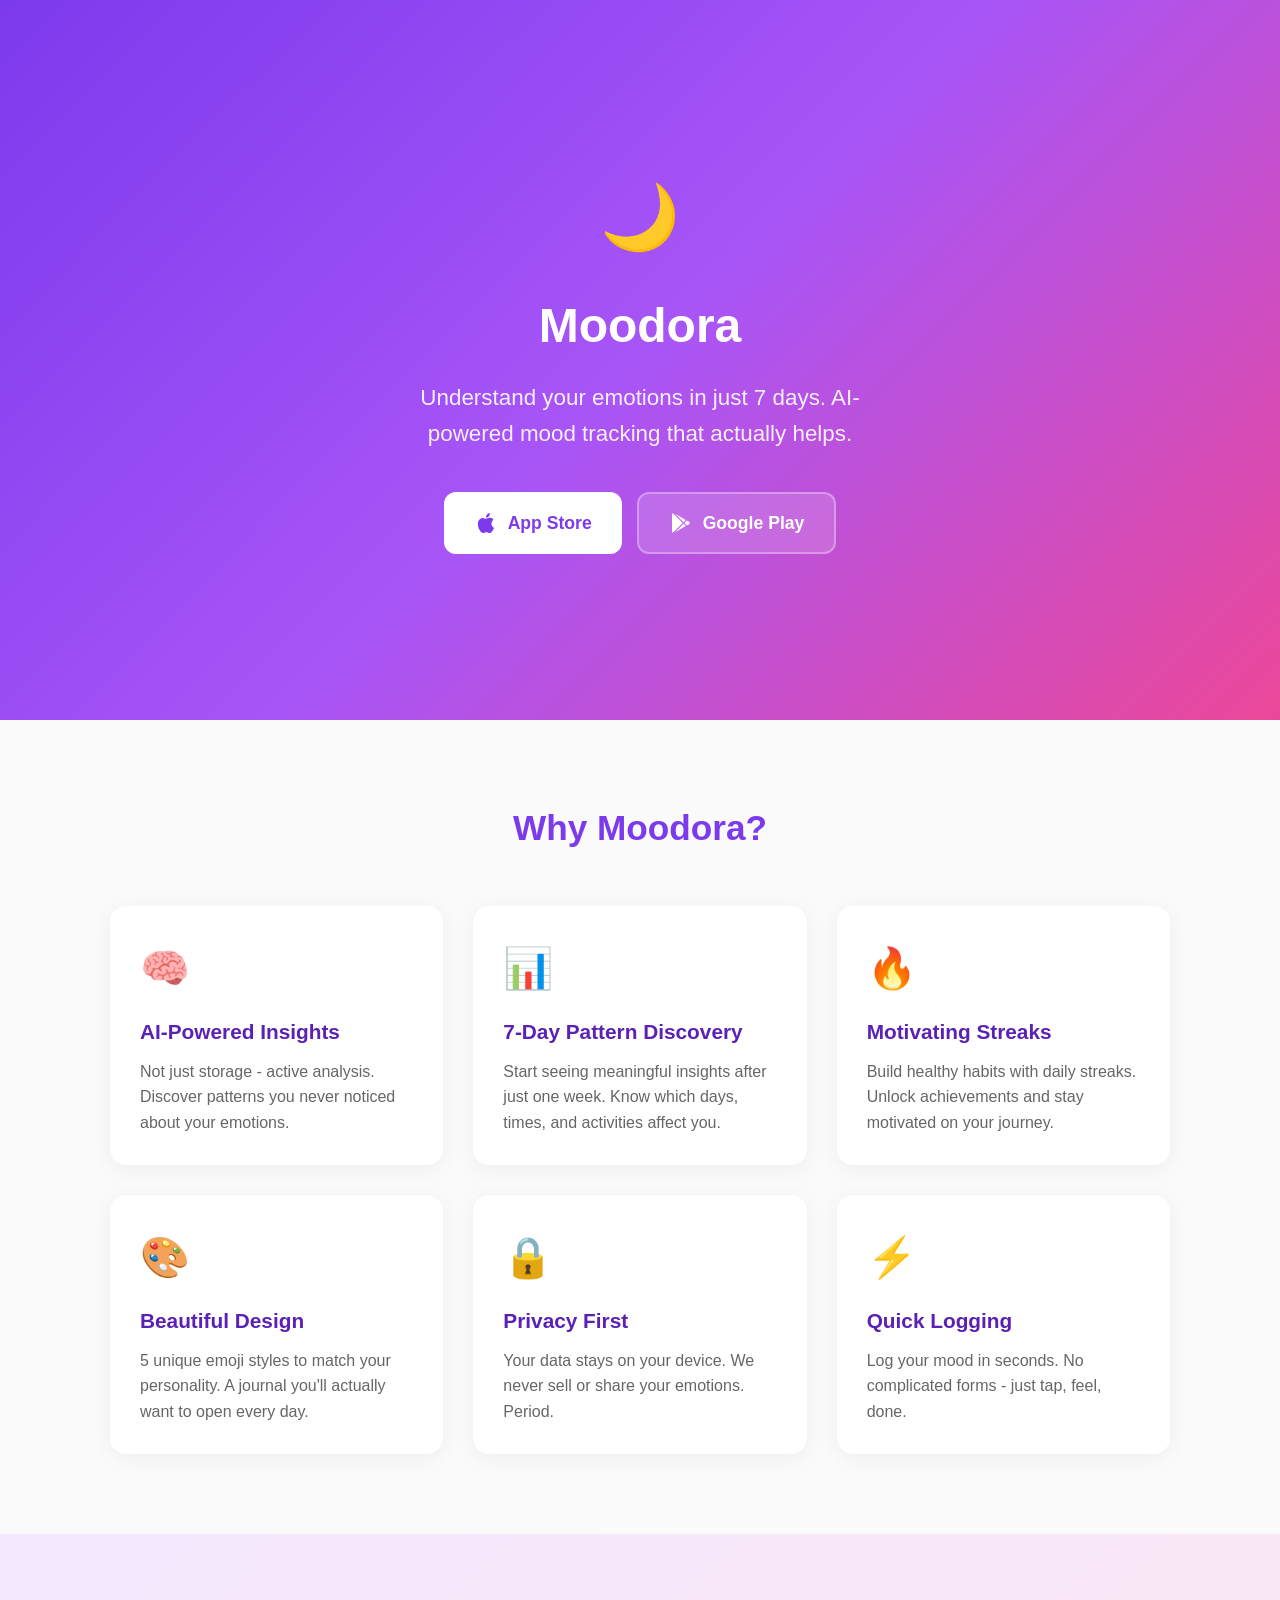
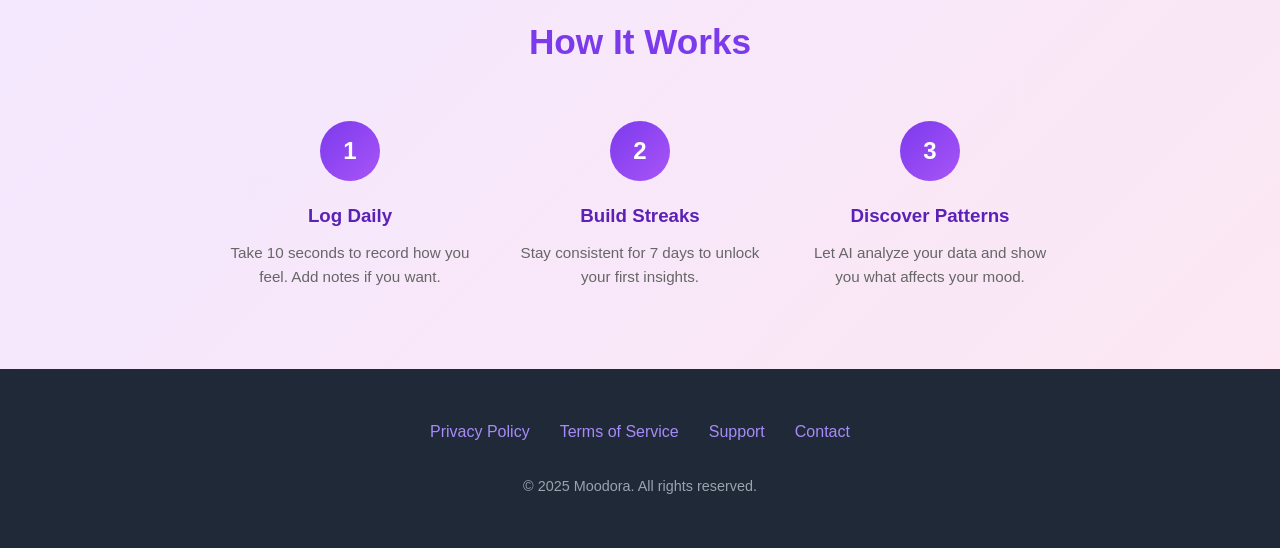
==== index.html @ 4f4c644c "Moodora website: privacy, terms, support" ====
<!DOCTYPE html>
<html lang="en">
<head>
    <meta charset="UTF-8">
    <meta name="viewport" content="width=device-width, initial-scale=1.0">
    <title>Moodora - AI Mood Journal | Discover Your Emotional Patterns</title>
    <meta name="description" content="Track your mood with AI-powered insights. Discover your emotional patterns in just 7 days. Free mood tracker app for iOS and Android.">
    <meta name="keywords" content="mood tracker, ai mood journal, emotional wellness, mood diary, mental health app">
    <link rel="icon" type="image/png" href="icon.png">

    <!-- Open Graph -->
    <meta property="og:title" content="Moodora - AI Mood Journal">
    <meta property="og:description" content="Discover your emotional patterns in just 7 days">
    <meta property="og:type" content="website">

    <style>
        * {
            margin: 0;
            padding: 0;
            box-sizing: border-box;
        }
        body {
            font-family: -apple-system, BlinkMacSystemFont, 'Segoe UI', Roboto, Oxygen, Ubuntu, sans-serif;
            line-height: 1.6;
            color: #333;
            background: #FAFAFA;
        }

        /* Hero Section */
        .hero {
            background: linear-gradient(135deg, #7C3AED 0%, #A855F7 50%, #EC4899 100%);
            color: white;
            padding: 80px 20px;
            text-align: center;
            min-height: 80vh;
            display: flex;
            flex-direction: column;
            justify-content: center;
            align-items: center;
        }
        .logo {
            font-size: 4em;
            margin-bottom: 20px;
        }
        h1 {
            font-size: 3em;
            margin-bottom: 15px;
            font-weight: 800;
        }
        .tagline {
            font-size: 1.4em;
            opacity: 0.9;
            margin-bottom: 40px;
            max-width: 500px;
        }
        .cta-buttons {
            display: flex;
            gap: 15px;
            flex-wrap: wrap;
            justify-content: center;
        }
        .cta-btn {
            display: inline-flex;
            align-items: center;
            gap: 10px;
            padding: 15px 30px;
            border-radius: 12px;
            text-decoration: none;
            font-weight: 600;
            font-size: 1.1em;
            transition: transform 0.2s, box-shadow 0.2s;
        }
        .cta-btn:hover {
            transform: translateY(-2px);
            box-shadow: 0 10px 30px rgba(0,0,0,0.2);
        }
        .cta-btn.primary {
            background: white;
            color: #7C3AED;
        }
        .cta-btn.secondary {
            background: rgba(255,255,255,0.15);
            color: white;
            border: 2px solid rgba(255,255,255,0.3);
        }

        /* Features Section */
        .features {
            padding: 80px 20px;
            max-width: 1100px;
            margin: 0 auto;
        }
        .features h2 {
            text-align: center;
            font-size: 2.2em;
            color: #7C3AED;
            margin-bottom: 50px;
        }
        .feature-grid {
            display: grid;
            grid-template-columns: repeat(auto-fit, minmax(300px, 1fr));
            gap: 30px;
        }
        .feature-card {
            background: white;
            padding: 30px;
            border-radius: 16px;
            box-shadow: 0 4px 20px rgba(0,0,0,0.05);
        }
        .feature-card .emoji {
            font-size: 2.5em;
            margin-bottom: 15px;
        }
        .feature-card h3 {
            color: #5B21B6;
            margin-bottom: 10px;
            font-size: 1.3em;
        }
        .feature-card p {
            color: #666;
        }

        /* How It Works */
        .how-it-works {
            background: linear-gradient(135deg, #F3E8FF 0%, #FCE7F3 100%);
            padding: 80px 20px;
        }
        .how-it-works h2 {
            text-align: center;
            font-size: 2.2em;
            color: #7C3AED;
            margin-bottom: 50px;
        }
        .steps {
            display: flex;
            justify-content: center;
            gap: 40px;
            flex-wrap: wrap;
            max-width: 900px;
            margin: 0 auto;
        }
        .step {
            text-align: center;
            max-width: 250px;
        }
        .step-number {
            width: 60px;
            height: 60px;
            background: linear-gradient(135deg, #7C3AED 0%, #A855F7 100%);
            color: white;
            border-radius: 50%;
            display: flex;
            align-items: center;
            justify-content: center;
            font-size: 1.5em;
            font-weight: bold;
            margin: 0 auto 20px;
        }
        .step h3 {
            color: #5B21B6;
            margin-bottom: 10px;
        }
        .step p {
            color: #666;
            font-size: 0.95em;
        }

        /* Footer */
        footer {
            background: #1F2937;
            color: white;
            padding: 50px 20px;
            text-align: center;
        }
        footer .links {
            display: flex;
            justify-content: center;
            gap: 30px;
            margin-bottom: 30px;
            flex-wrap: wrap;
        }
        footer a {
            color: #A78BFA;
            text-decoration: none;
        }
        footer a:hover {
            color: white;
        }
        footer .copyright {
            color: #9CA3AF;
            font-size: 0.9em;
        }

        @media (max-width: 600px) {
            h1 {
                font-size: 2em;
            }
            .tagline {
                font-size: 1.1em;
            }
            .cta-buttons {
                flex-direction: column;
            }
        }
    </style>
</head>
<body>
    <section class="hero">
        <div class="logo">🌙</div>
        <h1>Moodora</h1>
        <p class="tagline">Understand your emotions in just 7 days. AI-powered mood tracking that actually helps.</p>
        <div class="cta-buttons">
            <a href="#" class="cta-btn primary">
                <svg width="24" height="24" viewBox="0 0 24 24" fill="currentColor"><path d="M18.71 19.5c-.83 1.24-1.71 2.45-3.05 2.47-1.34.03-1.77-.79-3.29-.79-1.53 0-2 .77-3.27.82-1.31.05-2.3-1.32-3.14-2.53C4.25 17 2.94 12.45 4.7 9.39c.87-1.52 2.43-2.48 4.12-2.51 1.28-.02 2.5.87 3.29.87.78 0 2.26-1.07 3.81-.91.65.03 2.47.26 3.64 1.98-.09.06-2.17 1.28-2.15 3.81.03 3.02 2.65 4.03 2.68 4.04-.03.07-.42 1.44-1.38 2.83M13 3.5c.73-.83 1.94-1.46 2.94-1.5.13 1.17-.34 2.35-1.04 3.19-.69.85-1.83 1.51-2.95 1.42-.15-1.15.41-2.35 1.05-3.11z"/></svg>
                App Store
            </a>
            <a href="#" class="cta-btn secondary">
                <svg width="24" height="24" viewBox="0 0 24 24" fill="currentColor"><path d="M3,20.5V3.5C3,2.91 3.34,2.39 3.84,2.15L13.69,12L3.84,21.85C3.34,21.6 3,21.09 3,20.5M16.81,15.12L6.05,21.34L14.54,12.85L16.81,15.12M20.16,10.81C20.5,11.08 20.75,11.5 20.75,12C20.75,12.5 20.53,12.9 20.18,13.18L17.89,14.5L15.39,12L17.89,9.5L20.16,10.81M6.05,2.66L16.81,8.88L14.54,11.15L6.05,2.66Z"/></svg>
                Google Play
            </a>
        </div>
    </section>

    <section class="features">
        <h2>Why Moodora?</h2>
        <div class="feature-grid">
            <div class="feature-card">
                <div class="emoji">🧠</div>
                <h3>AI-Powered Insights</h3>
                <p>Not just storage - active analysis. Discover patterns you never noticed about your emotions.</p>
            </div>
            <div class="feature-card">
                <div class="emoji">📊</div>
                <h3>7-Day Pattern Discovery</h3>
                <p>Start seeing meaningful insights after just one week. Know which days, times, and activities affect you.</p>
            </div>
            <div class="feature-card">
                <div class="emoji">🔥</div>
                <h3>Motivating Streaks</h3>
                <p>Build healthy habits with daily streaks. Unlock achievements and stay motivated on your journey.</p>
            </div>
            <div class="feature-card">
                <div class="emoji">🎨</div>
                <h3>Beautiful Design</h3>
                <p>5 unique emoji styles to match your personality. A journal you'll actually want to open every day.</p>
            </div>
            <div class="feature-card">
                <div class="emoji">🔒</div>
                <h3>Privacy First</h3>
                <p>Your data stays on your device. We never sell or share your emotions. Period.</p>
            </div>
            <div class="feature-card">
                <div class="emoji">⚡</div>
                <h3>Quick Logging</h3>
                <p>Log your mood in seconds. No complicated forms - just tap, feel, done.</p>
            </div>
        </div>
    </section>

    <section class="how-it-works">
        <h2>How It Works</h2>
        <div class="steps">
            <div class="step">
                <div class="step-number">1</div>
                <h3>Log Daily</h3>
                <p>Take 10 seconds to record how you feel. Add notes if you want.</p>
            </div>
            <div class="step">
                <div class="step-number">2</div>
                <h3>Build Streaks</h3>
                <p>Stay consistent for 7 days to unlock your first insights.</p>
            </div>
            <div class="step">
                <div class="step-number">3</div>
                <h3>Discover Patterns</h3>
                <p>Let AI analyze your data and show you what affects your mood.</p>
            </div>
        </div>
    </section>

    <footer>
        <div class="links">
            <a href="privacy-policy.html">Privacy Policy</a>
            <a href="terms-of-service.html">Terms of Service</a>
            <a href="support.html">Support</a>
            <a href="mailto:moodora.app@gmail.com">Contact</a>
        </div>
        <p class="copyright">&copy; 2025 Moodora. All rights reserved.</p>
    </footer>
</body>
</html>
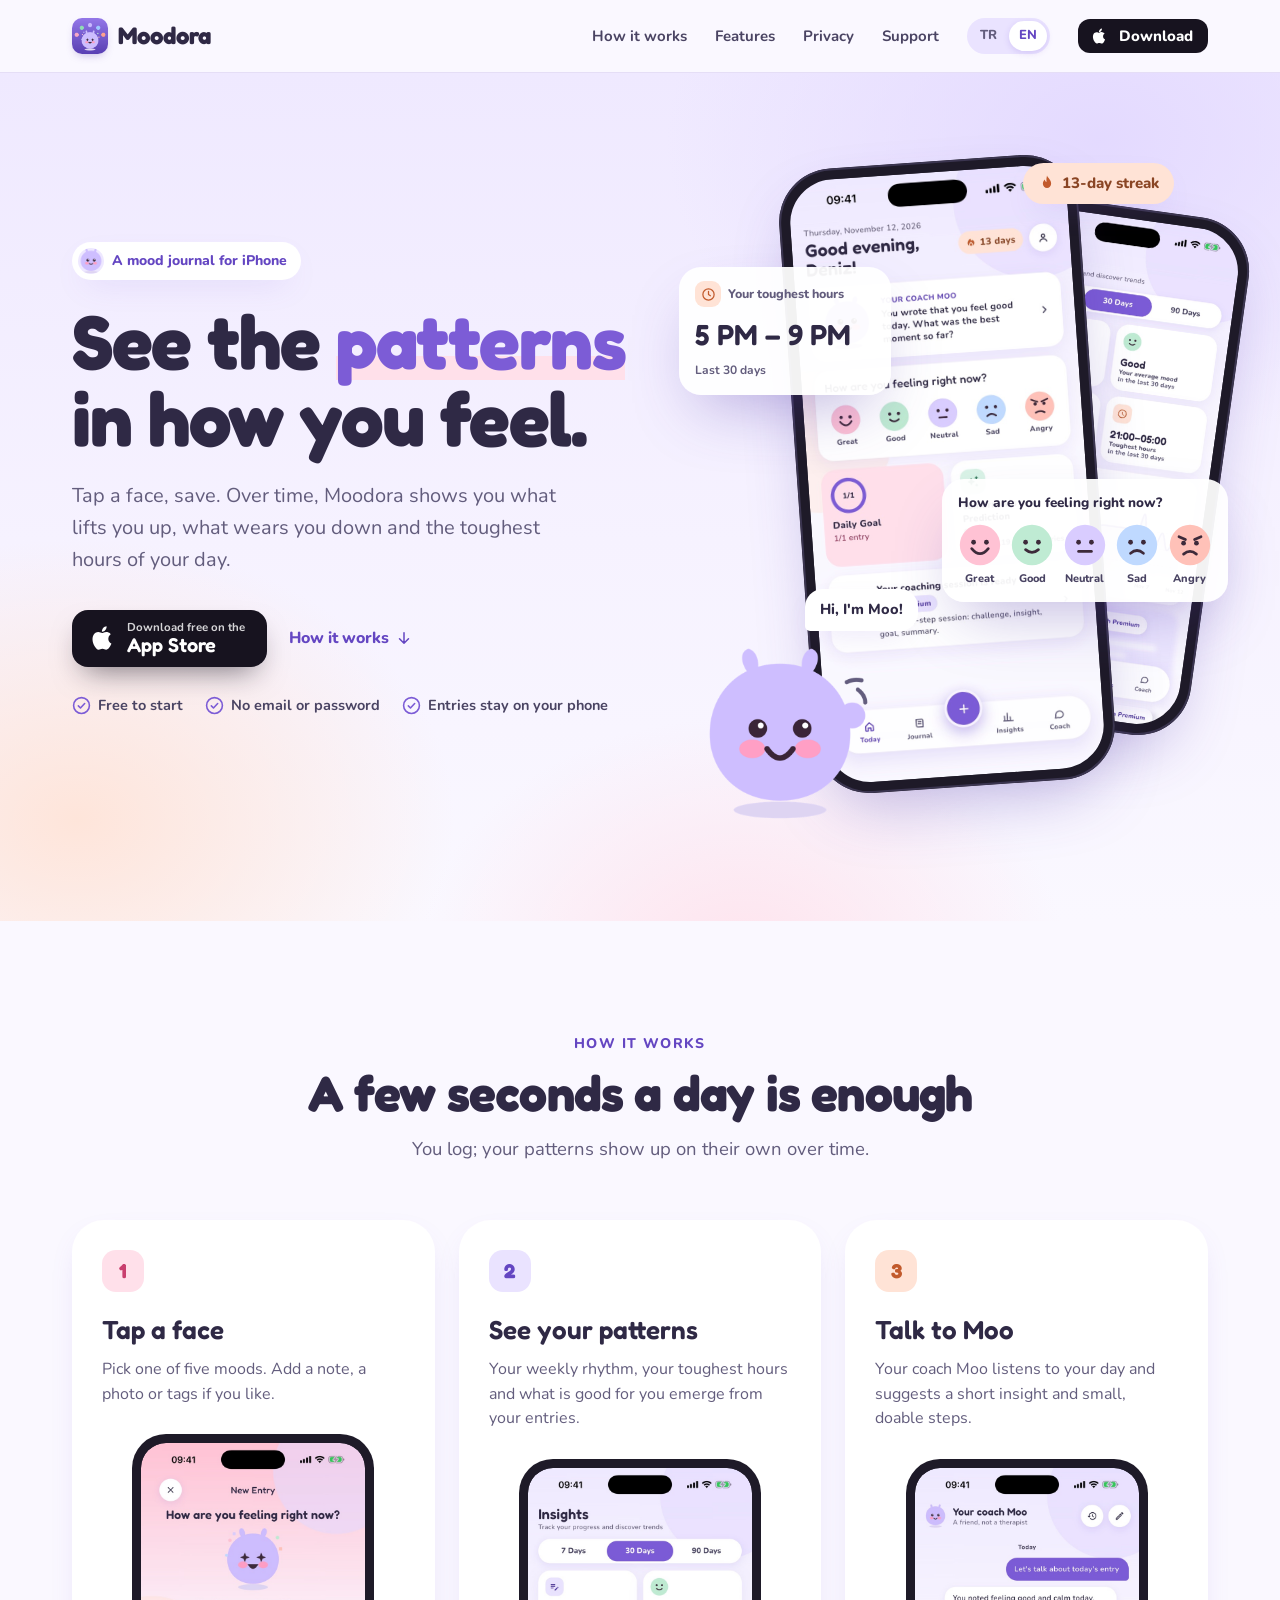
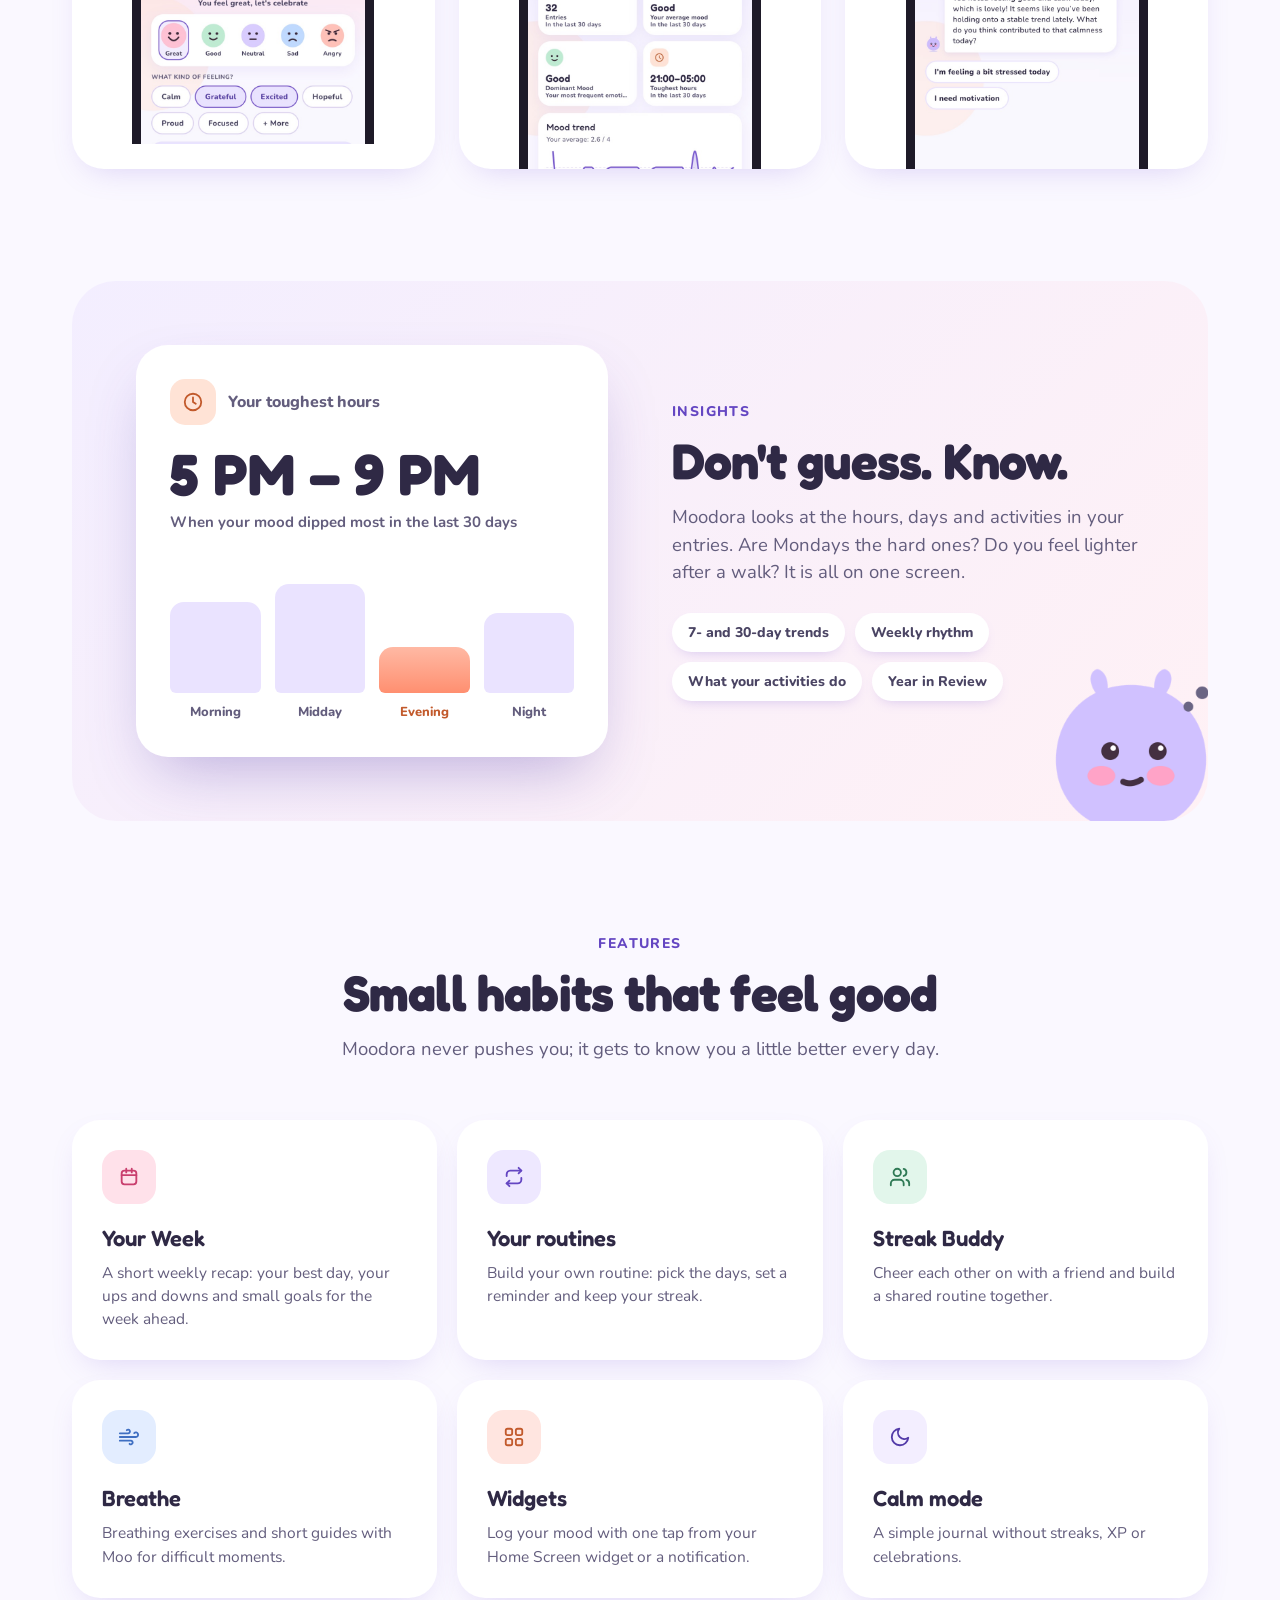
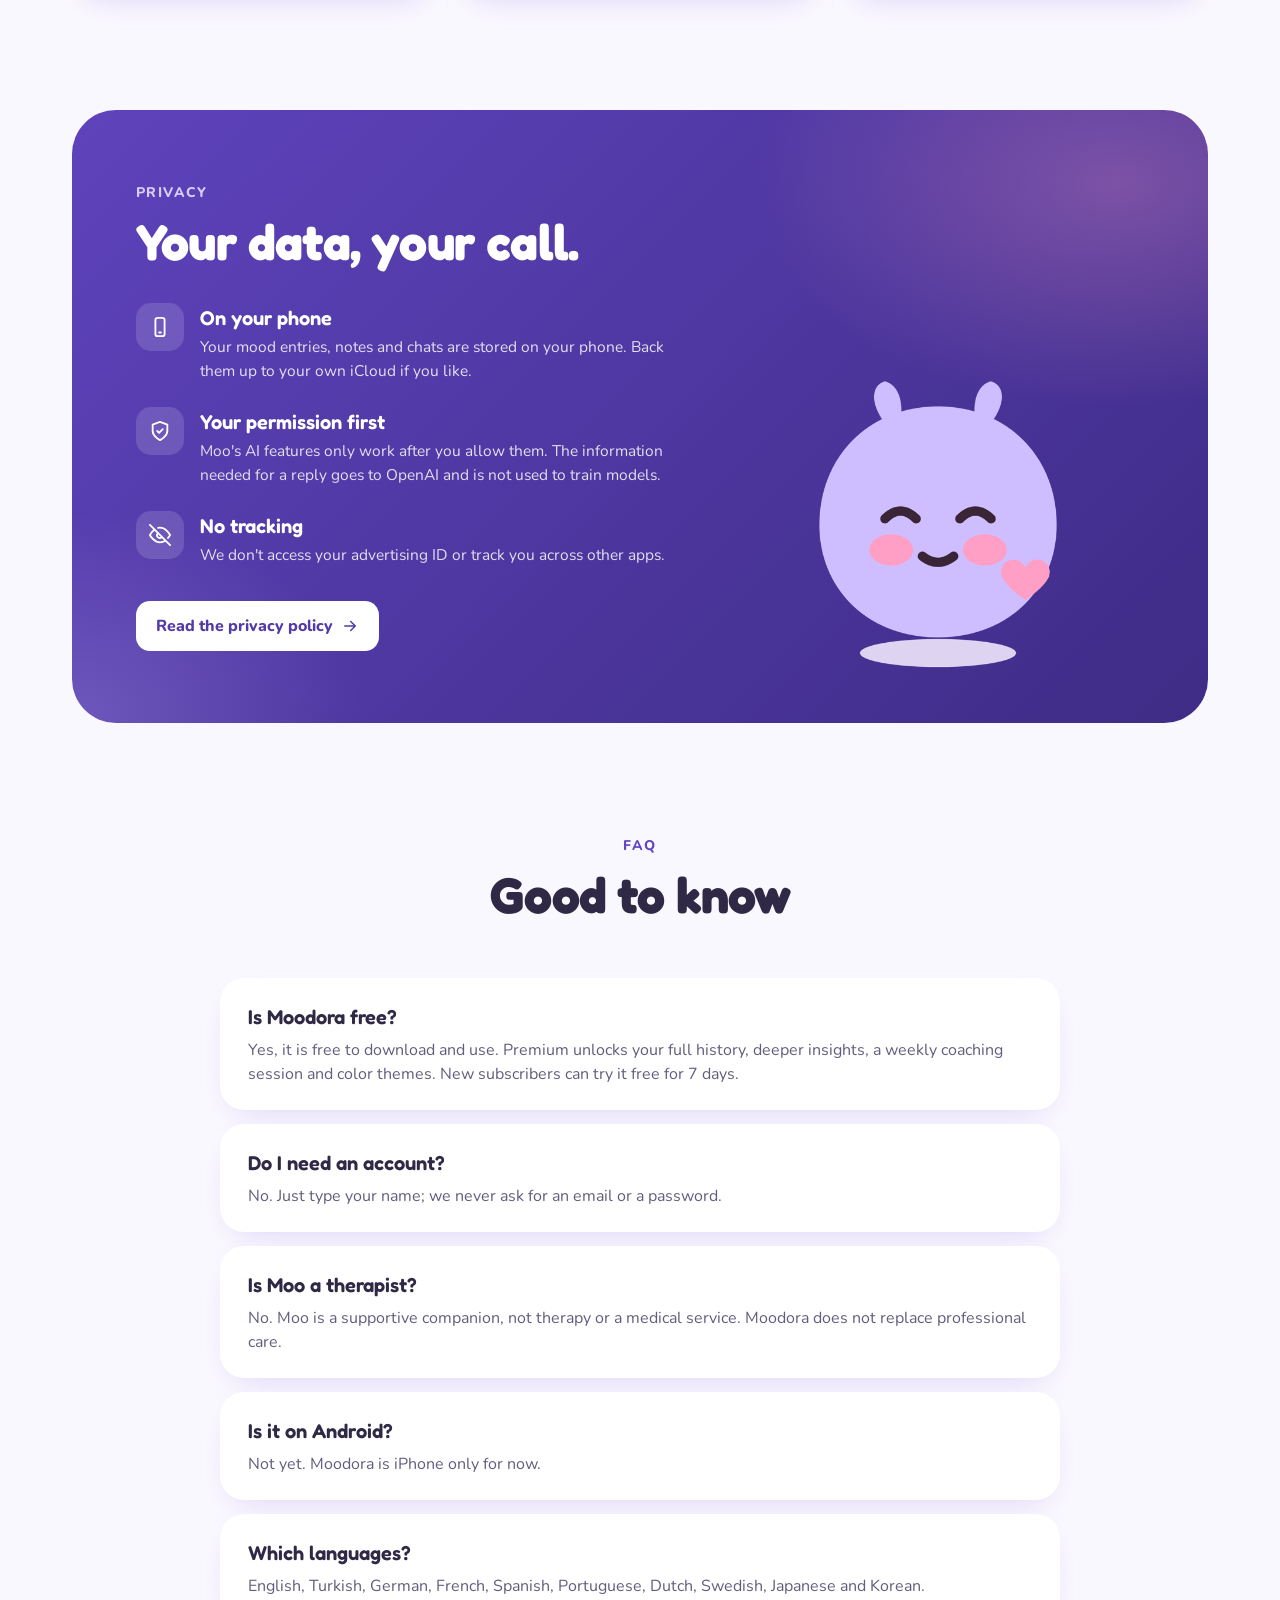
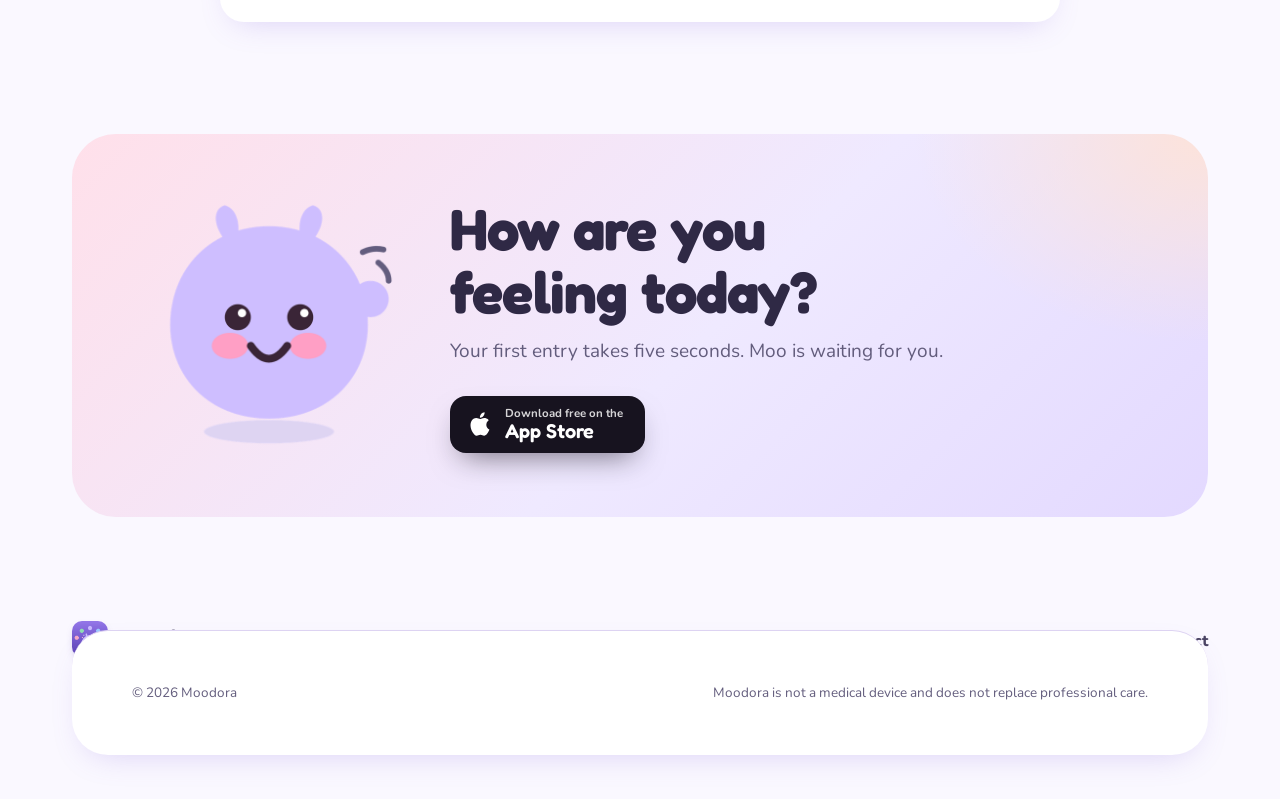
==== commit 186be7d5: "English landing page, restyled policy pages" ====
--- a/index.html
+++ b/index.html
@@ -1,291 +1,231 @@
-<!DOCTYPE html>
+<!doctype html>
 <html lang="en">
 <head>
-    <meta charset="UTF-8">
-    <meta name="viewport" content="width=device-width, initial-scale=1.0">
-    <title>Moodora - AI Mood Journal | Discover Your Emotional Patterns</title>
-    <meta name="description" content="Track your mood with AI-powered insights. Discover your emotional patterns in just 7 days. Free mood tracker app for iOS and Android.">
-    <meta name="keywords" content="mood tracker, ai mood journal, emotional wellness, mood diary, mental health app">
-    <link rel="icon" type="image/png" href="icon.png">
-
-    <!-- Open Graph -->
-    <meta property="og:title" content="Moodora - AI Mood Journal">
-    <meta property="og:description" content="Discover your emotional patterns in just 7 days">
-    <meta property="og:type" content="website">
-
-    <style>
-        * {
-            margin: 0;
-            padding: 0;
-            box-sizing: border-box;
-        }
-        body {
-            font-family: -apple-system, BlinkMacSystemFont, 'Segoe UI', Roboto, Oxygen, Ubuntu, sans-serif;
-            line-height: 1.6;
-            color: #333;
-            background: #FAFAFA;
-        }
-
-        /* Hero Section */
-        .hero {
-            background: linear-gradient(135deg, #7C3AED 0%, #A855F7 50%, #EC4899 100%);
-            color: white;
-            padding: 80px 20px;
-            text-align: center;
-            min-height: 80vh;
-            display: flex;
-            flex-direction: column;
-            justify-content: center;
-            align-items: center;
-        }
-        .logo {
-            font-size: 4em;
-            margin-bottom: 20px;
-        }
-        h1 {
-            font-size: 3em;
-            margin-bottom: 15px;
-            font-weight: 800;
-        }
-        .tagline {
-            font-size: 1.4em;
-            opacity: 0.9;
-            margin-bottom: 40px;
-            max-width: 500px;
-        }
-        .cta-buttons {
-            display: flex;
-            gap: 15px;
-            flex-wrap: wrap;
-            justify-content: center;
-        }
-        .cta-btn {
-            display: inline-flex;
-            align-items: center;
-            gap: 10px;
-            padding: 15px 30px;
-            border-radius: 12px;
-            text-decoration: none;
-            font-weight: 600;
-            font-size: 1.1em;
-            transition: transform 0.2s, box-shadow 0.2s;
-        }
-        .cta-btn:hover {
-            transform: translateY(-2px);
-            box-shadow: 0 10px 30px rgba(0,0,0,0.2);
-        }
-        .cta-btn.primary {
-            background: white;
-            color: #7C3AED;
-        }
-        .cta-btn.secondary {
-            background: rgba(255,255,255,0.15);
-            color: white;
-            border: 2px solid rgba(255,255,255,0.3);
-        }
-
-        /* Features Section */
-        .features {
-            padding: 80px 20px;
-            max-width: 1100px;
-            margin: 0 auto;
-        }
-        .features h2 {
-            text-align: center;
-            font-size: 2.2em;
-            color: #7C3AED;
-            margin-bottom: 50px;
-        }
-        .feature-grid {
-            display: grid;
-            grid-template-columns: repeat(auto-fit, minmax(300px, 1fr));
-            gap: 30px;
-        }
-        .feature-card {
-            background: white;
-            padding: 30px;
-            border-radius: 16px;
-            box-shadow: 0 4px 20px rgba(0,0,0,0.05);
-        }
-        .feature-card .emoji {
-            font-size: 2.5em;
-            margin-bottom: 15px;
-        }
-        .feature-card h3 {
-            color: #5B21B6;
-            margin-bottom: 10px;
-            font-size: 1.3em;
-        }
-        .feature-card p {
-            color: #666;
-        }
-
-        /* How It Works */
-        .how-it-works {
-            background: linear-gradient(135deg, #F3E8FF 0%, #FCE7F3 100%);
-            padding: 80px 20px;
-        }
-        .how-it-works h2 {
-            text-align: center;
-            font-size: 2.2em;
-            color: #7C3AED;
-            margin-bottom: 50px;
-        }
-        .steps {
-            display: flex;
-            justify-content: center;
-            gap: 40px;
-            flex-wrap: wrap;
-            max-width: 900px;
-            margin: 0 auto;
-        }
-        .step {
-            text-align: center;
-            max-width: 250px;
-        }
-        .step-number {
-            width: 60px;
-            height: 60px;
-            background: linear-gradient(135deg, #7C3AED 0%, #A855F7 100%);
-            color: white;
-            border-radius: 50%;
-            display: flex;
-            align-items: center;
-            justify-content: center;
-            font-size: 1.5em;
-            font-weight: bold;
-            margin: 0 auto 20px;
-        }
-        .step h3 {
-            color: #5B21B6;
-            margin-bottom: 10px;
-        }
-        .step p {
-            color: #666;
-            font-size: 0.95em;
-        }
-
-        /* Footer */
-        footer {
-            background: #1F2937;
-            color: white;
-            padding: 50px 20px;
-            text-align: center;
-        }
-        footer .links {
-            display: flex;
-            justify-content: center;
-            gap: 30px;
-            margin-bottom: 30px;
-            flex-wrap: wrap;
-        }
-        footer a {
-            color: #A78BFA;
-            text-decoration: none;
-        }
-        footer a:hover {
-            color: white;
-        }
-        footer .copyright {
-            color: #9CA3AF;
-            font-size: 0.9em;
-        }
-
-        @media (max-width: 600px) {
-            h1 {
-                font-size: 2em;
-            }
-            .tagline {
-                font-size: 1.1em;
-            }
-            .cta-buttons {
-                flex-direction: column;
-            }
-        }
-    </style>
+<meta charset="utf-8">
+<meta name="viewport" content="width=device-width, initial-scale=1">
+<title>Moodora · Mood tracker journal</title>
+<meta name="description" content="Tap a face, save. Over time, Moodora shows you what lifts you up, what wears you down and the toughest hours of your day. Free on iPhone.">
+<meta property="og:title" content="Moodora · Mood tracker journal">
+<meta property="og:description" content="See the patterns in how you feel. Free on iPhone.">
+<meta property="og:type" content="website">
+<meta name="theme-color" content="#EFE9FF">
+<link rel="icon" href="img/icon.png">
+<link rel="apple-touch-icon" href="img/icon.png">
+<link rel="canonical" href="https://moodoraapp.github.io/">
+<link rel="alternate" hreflang="en" href="https://moodoraapp.github.io/">
+<link rel="alternate" hreflang="tr" href="https://moodoraapp.github.io/tr/">
+<link rel="alternate" hreflang="x-default" href="https://moodoraapp.github.io/">
+<link rel="preload" href="fonts/fredoka-700.woff" as="font" type="font/woff" crossorigin>
+<link rel="preload" href="fonts/nunito-400.woff" as="font" type="font/woff" crossorigin>
+<link rel="stylesheet" href="css/site.css">
+<script>try{var p=localStorage.getItem('moodora-lang');if(p==='tr'||(!p&&/^tr\b/i.test(navigator.language||'')))location.replace('tr/'+location.hash)}catch(e){}</script>
 </head>
 <body>
-    <section class="hero">
-        <div class="logo">🌙</div>
-        <h1>Moodora</h1>
-        <p class="tagline">Understand your emotions in just 7 days. AI-powered mood tracking that actually helps.</p>
-        <div class="cta-buttons">
-            <a href="#" class="cta-btn primary">
-                <svg width="24" height="24" viewBox="0 0 24 24" fill="currentColor"><path d="M18.71 19.5c-.83 1.24-1.71 2.45-3.05 2.47-1.34.03-1.77-.79-3.29-.79-1.53 0-2 .77-3.27.82-1.31.05-2.3-1.32-3.14-2.53C4.25 17 2.94 12.45 4.7 9.39c.87-1.52 2.43-2.48 4.12-2.51 1.28-.02 2.5.87 3.29.87.78 0 2.26-1.07 3.81-.91.65.03 2.47.26 3.64 1.98-.09.06-2.17 1.28-2.15 3.81.03 3.02 2.65 4.03 2.68 4.04-.03.07-.42 1.44-1.38 2.83M13 3.5c.73-.83 1.94-1.46 2.94-1.5.13 1.17-.34 2.35-1.04 3.19-.69.85-1.83 1.51-2.95 1.42-.15-1.15.41-2.35 1.05-3.11z"/></svg>
-                App Store
-            </a>
-            <a href="#" class="cta-btn secondary">
-                <svg width="24" height="24" viewBox="0 0 24 24" fill="currentColor"><path d="M3,20.5V3.5C3,2.91 3.34,2.39 3.84,2.15L13.69,12L3.84,21.85C3.34,21.6 3,21.09 3,20.5M16.81,15.12L6.05,21.34L14.54,12.85L16.81,15.12M20.16,10.81C20.5,11.08 20.75,11.5 20.75,12C20.75,12.5 20.53,12.9 20.18,13.18L17.89,14.5L15.39,12L17.89,9.5L20.16,10.81M6.05,2.66L16.81,8.88L14.54,11.15L6.05,2.66Z"/></svg>
-                Google Play
-            </a>
+
+<header class="top">
+  <div class="wrap">
+    <a class="brand" href="./"><img src="img/icon.png" alt="">Moodora</a>
+    <nav class="nav">
+      <a href="#nasil">How it works</a>
+      <a href="#ozellikler">Features</a>
+      <a href="#gizlilik">Privacy</a>
+      <a href="support.html">Support</a>
+    </nav>
+    <div class="lang"><a href="tr/" data-lang="tr">TR</a><a class="on" href="./" data-lang="en">EN</a></div>
+    <a class="store sm" href="https://apps.apple.com/app/apple-store/id6758414110?pt=128496550&amp;ct=web_en&amp;mt=8">
+      <svg viewBox="0 0 24 24"><path d="M18.71 19.5c-.83 1.24-1.71 2.45-3.05 2.47-1.34.03-1.77-.79-3.29-.79-1.53 0-2 .77-3.27.82-1.31.05-2.3-1.32-3.14-2.53C4.25 17 2.94 12.45 4.7 9.39c.87-1.52 2.43-2.48 4.12-2.51 1.28-.02 2.5.87 3.29.87.78 0 2.26-1.07 3.81-.91.65.03 2.47.26 3.64 1.98-.09.06-2.17 1.28-2.15 3.81.03 3.02 2.65 4.03 2.68 4.04-.03.07-.42 1.44-1.38 2.83M13 3.5c.73-.83 1.94-1.46 2.94-1.5.13 1.17-.34 2.35-1.04 3.19-.69.85-1.83 1.51-2.95 1.42-.15-1.15.41-2.35 1.05-3.11z"/></svg>
+      <b>Download</b>
+    </a>
+  </div>
+</header>
+
+<main>
+<div class="hero">
+  <div class="wrap">
+    <div>
+      <span class="eyebrow"><img src="img/moo-happy.png" alt="">A mood journal for iPhone</span>
+      <h1>See the <em>patterns</em> in how you feel.</h1>
+      <p class="lead">Tap a face, save. Over time, Moodora shows you what lifts you up, what wears you down and the toughest hours of your day.</p>
+      <div class="cta">
+        <a class="store" href="https://apps.apple.com/app/apple-store/id6758414110?pt=128496550&amp;ct=web_en&amp;mt=8">
+          <svg viewBox="0 0 24 24"><path d="M18.71 19.5c-.83 1.24-1.71 2.45-3.05 2.47-1.34.03-1.77-.79-3.29-.79-1.53 0-2 .77-3.27.82-1.31.05-2.3-1.32-3.14-2.53C4.25 17 2.94 12.45 4.7 9.39c.87-1.52 2.43-2.48 4.12-2.51 1.28-.02 2.5.87 3.29.87.78 0 2.26-1.07 3.81-.91.65.03 2.47.26 3.64 1.98-.09.06-2.17 1.28-2.15 3.81.03 3.02 2.65 4.03 2.68 4.04-.03.07-.42 1.44-1.38 2.83M13 3.5c.73-.83 1.94-1.46 2.94-1.5.13 1.17-.34 2.35-1.04 3.19-.69.85-1.83 1.51-2.95 1.42-.15-1.15.41-2.35 1.05-3.11z"/></svg>
+          <span><small>Download free on the</small><b>App Store</b></span>
+        </a>
+        <a class="more" href="#nasil">How it works <svg class="i" viewBox="0 0 24 24"><path d="M12 5v14M6 13l6 6 6-6"/></svg></a>
+      </div>
+      <ul class="trust">
+        <li><svg class="i" viewBox="0 0 24 24"><circle cx="12" cy="12" r="10"/><path d="M8 12.5l2.7 2.7L16 9.5"/></svg>Free to start</li>
+        <li><svg class="i" viewBox="0 0 24 24"><circle cx="12" cy="12" r="10"/><path d="M8 12.5l2.7 2.7L16 9.5"/></svg>No email or password</li>
+        <li><svg class="i" viewBox="0 0 24 24"><circle cx="12" cy="12" r="10"/><path d="M8 12.5l2.7 2.7L16 9.5"/></svg>Entries stay on your phone</li>
+      </ul>
+    </div>
+
+    <div class="stage" aria-hidden="true">
+      <div class="phone back"><img src="img/en-insights.jpg" alt=""></div>
+      <div class="phone front"><img src="img/en-today.jpg" alt=""></div>
+      <div class="float f-streak"><svg viewBox="0 0 24 24"><path d="M12 2c1 3.2 5.5 5.6 5.5 11a5.5 5.5 0 0 1-11 0c0-2.6 1.3-4.4 2.6-5.6.2 1.7 1 2.9 2.2 3.4C11 8 11.2 5 12 2z"/></svg>13-day streak</div>
+      <div class="float f-hours">
+        <div class="lbl"><span><svg class="i" viewBox="0 0 24 24"><circle cx="12" cy="12" r="9"/><path d="M12 7v5l3 2"/></svg></span>Your toughest hours</div>
+        <b>5 PM – 9 PM</b>
+        <small>Last 30 days</small>
+      </div>
+      <div class="float f-moods">
+        <p>How are you feeling right now?</p>
+        <div class="faces">
+          <figure><svg viewBox="0 0 48 48"><circle cx="24" cy="24" r="22" fill="#FFC2D4"/><circle cx="17" cy="21" r="2.6" fill="#3D2A3A"/><circle cx="31" cy="21" r="2.6" fill="#3D2A3A"/><path d="M15 28q9 11 18 0" fill="none" stroke="#3D2A3A" stroke-width="3" stroke-linecap="round"/></svg>Great</figure>
+          <figure><svg viewBox="0 0 48 48"><circle cx="24" cy="24" r="22" fill="#BFEBD3"/><circle cx="17" cy="21" r="2.6" fill="#3D2A3A"/><circle cx="31" cy="21" r="2.6" fill="#3D2A3A"/><path d="M17 29q7 6 14 0" fill="none" stroke="#3D2A3A" stroke-width="3" stroke-linecap="round"/></svg>Good</figure>
+          <figure><svg viewBox="0 0 48 48"><circle cx="24" cy="24" r="22" fill="#D9CCFF"/><circle cx="17" cy="21" r="2.6" fill="#3D2A3A"/><circle cx="31" cy="21" r="2.6" fill="#3D2A3A"/><path d="M17 31h14" fill="none" stroke="#3D2A3A" stroke-width="3" stroke-linecap="round"/></svg>Neutral</figure>
+          <figure><svg viewBox="0 0 48 48"><circle cx="24" cy="24" r="22" fill="#BFD9FF"/><circle cx="17" cy="21" r="2.6" fill="#3D2A3A"/><circle cx="31" cy="21" r="2.6" fill="#3D2A3A"/><path d="M17 33q7-6 14 0" fill="none" stroke="#3D2A3A" stroke-width="3" stroke-linecap="round"/></svg>Sad</figure>
+          <figure><svg viewBox="0 0 48 48"><circle cx="24" cy="24" r="22" fill="#FFC1B8"/><path d="M12 15l7 3M36 15l-7 3" stroke="#3D2A3A" stroke-width="3" stroke-linecap="round"/><circle cx="17" cy="22" r="2.6" fill="#3D2A3A"/><circle cx="31" cy="22" r="2.6" fill="#3D2A3A"/><path d="M17 34q7-6 14 0" fill="none" stroke="#3D2A3A" stroke-width="3" stroke-linecap="round"/></svg>Angry</figure>
         </div>
-    </section>
-
-    <section class="features">
-        <h2>Why Moodora?</h2>
-        <div class="feature-grid">
-            <div class="feature-card">
-                <div class="emoji">🧠</div>
-                <h3>AI-Powered Insights</h3>
-                <p>Not just storage - active analysis. Discover patterns you never noticed about your emotions.</p>
-            </div>
-            <div class="feature-card">
-                <div class="emoji">📊</div>
-                <h3>7-Day Pattern Discovery</h3>
-                <p>Start seeing meaningful insights after just one week. Know which days, times, and activities affect you.</p>
-            </div>
-            <div class="feature-card">
-                <div class="emoji">🔥</div>
-                <h3>Motivating Streaks</h3>
-                <p>Build healthy habits with daily streaks. Unlock achievements and stay motivated on your journey.</p>
-            </div>
-            <div class="feature-card">
-                <div class="emoji">🎨</div>
-                <h3>Beautiful Design</h3>
-                <p>5 unique emoji styles to match your personality. A journal you'll actually want to open every day.</p>
-            </div>
-            <div class="feature-card">
-                <div class="emoji">🔒</div>
-                <h3>Privacy First</h3>
-                <p>Your data stays on your device. We never sell or share your emotions. Period.</p>
-            </div>
-            <div class="feature-card">
-                <div class="emoji">⚡</div>
-                <h3>Quick Logging</h3>
-                <p>Log your mood in seconds. No complicated forms - just tap, feel, done.</p>
-            </div>
+      </div>
+      <img class="moo-hero" src="img/moo-waving.png" alt="">
+      <div class="bubble">Hi, I'm Moo!</div>
+    </div>
+  </div>
+</div>
+
+<section id="nasil">
+  <div class="wrap">
+    <div class="head">
+      <div class="kicker">How it works</div>
+      <h2>A few seconds a day is enough</h2>
+      <p>You log; your patterns show up on their own over time.</p>
+    </div>
+    <div class="steps">
+      <article class="step">
+        <div class="num">1</div>
+        <h3>Tap a face</h3>
+        <p>Pick one of five moods. Add a note, a photo or tags if you like.</p>
+        <div class="shot"><img src="img/en-entry.jpg" alt="New entry screen in Moodora"></div>
+      </article>
+      <article class="step">
+        <div class="num">2</div>
+        <h3>See your patterns</h3>
+        <p>Your weekly rhythm, your toughest hours and what is good for you emerge from your entries.</p>
+        <div class="shot"><img src="img/en-insights.jpg" alt="Insights screen in Moodora"></div>
+      </article>
+      <article class="step">
+        <div class="num">3</div>
+        <h3>Talk to Moo</h3>
+        <p>Your coach Moo listens to your day and suggests a short insight and small, doable steps.</p>
+        <div class="shot"><img src="img/en-coach.jpg" alt="Coach screen in Moodora"></div>
+      </article>
+    </div>
+  </div>
+</section>
+
+<section style="padding-top:0">
+  <div class="wrap">
+    <div class="insight">
+      <div class="hours">
+        <div class="lbl"><span><svg class="i" viewBox="0 0 24 24"><circle cx="12" cy="12" r="9"/><path d="M12 7v5l3 2"/></svg></span>Your toughest hours</div>
+        <div class="big">5 PM – 9 PM</div>
+        <div class="cap">When your mood dipped most in the last 30 days</div>
+        <div class="bars"><div style="height:70%"></div><div style="height:84%"></div><div class="hot" style="height:36%"></div><div style="height:62%"></div></div>
+        <div class="bar-lbl"><span>Morning</span><span>Midday</span><span class="hot">Evening</span><span>Night</span></div>
+      </div>
+      <div>
+        <div class="kicker">Insights</div>
+        <h2>Don't guess. Know.</h2>
+        <p class="txt">Moodora looks at the hours, days and activities in your entries. Are Mondays the hard ones? Do you feel lighter after a walk? It is all on one screen.</p>
+        <div class="chips"><span>7- and 30-day trends</span><span>Weekly rhythm</span><span>What your activities do</span><span>Year in Review</span></div>
+      </div>
+      <img class="moo" src="img/moo-thinking.png" alt="">
+    </div>
+  </div>
+</section>
+
+<section id="ozellikler" style="padding-top:0">
+  <div class="wrap">
+    <div class="head">
+      <div class="kicker">Features</div>
+      <h2>Small habits that feel good</h2>
+      <p>Moodora never pushes you; it gets to know you a little better every day.</p>
+    </div>
+    <div class="grid6">
+      <div class="feat"><div class="ic c1"><svg class="i" viewBox="0 0 24 24"><rect x="4" y="5" width="16" height="15" rx="3"/><path d="M4 10h16M9 3v4M15 3v4"/></svg></div><h3>Your Week</h3><p>A short weekly recap: your best day, your ups and downs and small goals for the week ahead.</p></div>
+      <div class="feat"><div class="ic c2"><svg class="i" viewBox="0 0 24 24"><path d="M17 2l3 3-3 3"/><path d="M4 11V9a4 4 0 0 1 4-4h12"/><path d="M7 22l-3-3 3-3"/><path d="M20 13v2a4 4 0 0 1-4 4H4"/></svg></div><h3>Your routines</h3><p>Build your own routine: pick the days, set a reminder and keep your streak.</p></div>
+      <div class="feat"><div class="ic c3"><svg class="i" viewBox="0 0 24 24"><path d="M16 21v-2a4 4 0 0 0-4-4H6a4 4 0 0 0-4 4v2"/><circle cx="9" cy="7" r="4"/><path d="M22 21v-2a4 4 0 0 0-3-3.87M16 3.13a4 4 0 0 1 0 7.75"/></svg></div><h3>Streak Buddy</h3><p>Cheer each other on with a friend and build a shared routine together.</p></div>
+      <div class="feat"><div class="ic c4"><svg class="i" viewBox="0 0 24 24"><path d="M9.6 4.6A2 2 0 1 1 11 8H2M12.6 19.4A2 2 0 1 0 14 16H2M17.7 7.7A2.5 2.5 0 1 1 19.5 12H2"/></svg></div><h3>Breathe</h3><p>Breathing exercises and short guides with Moo for difficult moments.</p></div>
+      <div class="feat"><div class="ic c5"><svg class="i" viewBox="0 0 24 24"><rect x="3" y="3" width="7" height="7" rx="2"/><rect x="14" y="3" width="7" height="7" rx="2"/><rect x="3" y="14" width="7" height="7" rx="2"/><rect x="14" y="14" width="7" height="7" rx="2"/></svg></div><h3>Widgets</h3><p>Log your mood with one tap from your Home Screen widget or a notification.</p></div>
+      <div class="feat"><div class="ic c6"><svg class="i" viewBox="0 0 24 24"><path d="M21 12.8A9 9 0 1 1 11.2 3a7 7 0 0 0 9.8 9.8z"/></svg></div><h3>Calm mode</h3><p>A simple journal without streaks, XP or celebrations.</p></div>
+    </div>
+  </div>
+</section>
+
+<section id="gizlilik" style="padding-top:0">
+  <div class="wrap">
+    <div class="privacy">
+      <div>
+        <div class="kicker">Privacy</div>
+        <h2>Your data, your call.</h2>
+        <div class="pitems">
+          <div class="pitem"><div class="ic"><svg class="i" viewBox="0 0 24 24"><rect x="7" y="2" width="10" height="20" rx="2.5"/><path d="M11 18h2"/></svg></div><div><b>On your phone</b><span>Your mood entries, notes and chats are stored on your phone. Back them up to your own iCloud if you like.</span></div></div>
+          <div class="pitem"><div class="ic"><svg class="i" viewBox="0 0 24 24"><path d="M12 22s8-4 8-10V5l-8-3-8 3v7c0 6 8 10 8 10z"/><path d="M9 12l2 2 4-4"/></svg></div><div><b>Your permission first</b><span>Moo's AI features only work after you allow them. The information needed for a reply goes to OpenAI and is not used to train models.</span></div></div>
+          <div class="pitem"><div class="ic"><svg class="i" viewBox="0 0 24 24"><path d="M17.9 17.9A10 10 0 0 1 12 20c-7 0-11-8-11-8a18.4 18.4 0 0 1 5.1-5.9M9.9 4.2A9.1 9.1 0 0 1 12 4c7 0 11 8 11 8a18.5 18.5 0 0 1-2.2 3.2M14.1 14.1a3 3 0 1 1-4.2-4.2M1 1l22 22"/></svg></div><div><b>No tracking</b><span>We don't access your advertising ID or track you across other apps.</span></div></div>
         </div>
-    </section>
-
-    <section class="how-it-works">
-        <h2>How It Works</h2>
-        <div class="steps">
-            <div class="step">
-                <div class="step-number">1</div>
-                <h3>Log Daily</h3>
-                <p>Take 10 seconds to record how you feel. Add notes if you want.</p>
-            </div>
-            <div class="step">
-                <div class="step-number">2</div>
-                <h3>Build Streaks</h3>
-                <p>Stay consistent for 7 days to unlock your first insights.</p>
-            </div>
-            <div class="step">
-                <div class="step-number">3</div>
-                <h3>Discover Patterns</h3>
-                <p>Let AI analyze your data and show you what affects your mood.</p>
-            </div>
-        </div>
-    </section>
-
-    <footer>
-        <div class="links">
-            <a href="privacy-policy.html">Privacy Policy</a>
-            <a href="terms-of-service.html">Terms of Service</a>
-            <a href="support.html">Support</a>
-            <a href="mailto:moodora.app@gmail.com">Contact</a>
-        </div>
-        <p class="copyright">&copy; 2025 Moodora. All rights reserved.</p>
-    </footer>
+        <a class="btn-light" href="privacy-policy.html">Read the privacy policy <svg class="i" viewBox="0 0 24 24"><path d="M5 12h14M13 6l6 6-6 6"/></svg></a>
+      </div>
+      <img class="moo" src="img/moo-caring.png" alt="">
+    </div>
+  </div>
+</section>
+
+<section id="sss" style="padding-top:0">
+  <div class="wrap">
+    <div class="head">
+      <div class="kicker">FAQ</div>
+      <h2>Good to know</h2>
+    </div>
+    <div class="faq">
+      <div class="qa"><h3>Is Moodora free?</h3><p>Yes, it is free to download and use. Premium unlocks your full history, deeper insights, a weekly coaching session and color themes. New subscribers can try it free for 7 days.</p></div>
+      <div class="qa"><h3>Do I need an account?</h3><p>No. Just type your name; we never ask for an email or a password.</p></div>
+      <div class="qa"><h3>Is Moo a therapist?</h3><p>No. Moo is a supportive companion, not therapy or a medical service. Moodora does not replace professional care.</p></div>
+      <div class="qa"><h3>Is it on Android?</h3><p>Not yet. Moodora is iPhone only for now.</p></div>
+      <div class="qa"><h3>Which languages?</h3><p>English, Turkish, German, French, Spanish, Portuguese, Dutch, Swedish, Japanese and Korean.</p></div>
+    </div>
+  </div>
+</section>
+
+<section style="padding-top:0;padding-bottom:40px">
+  <div class="wrap">
+    <div class="final">
+      <img src="img/moo-waving.png" alt="Moo waving">
+      <div>
+        <h2>How are you feeling today?</h2>
+        <p>Your first entry takes five seconds. Moo is waiting for you.</p>
+        <a class="store" href="https://apps.apple.com/app/apple-store/id6758414110?pt=128496550&amp;ct=web_en&amp;mt=8">
+          <svg viewBox="0 0 24 24"><path d="M18.71 19.5c-.83 1.24-1.71 2.45-3.05 2.47-1.34.03-1.77-.79-3.29-.79-1.53 0-2 .77-3.27.82-1.31.05-2.3-1.32-3.14-2.53C4.25 17 2.94 12.45 4.7 9.39c.87-1.52 2.43-2.48 4.12-2.51 1.28-.02 2.5.87 3.29.87.78 0 2.26-1.07 3.81-.91.65.03 2.47.26 3.64 1.98-.09.06-2.17 1.28-2.15 3.81.03 3.02 2.65 4.03 2.68 4.04-.03.07-.42 1.44-1.38 2.83M13 3.5c.73-.83 1.94-1.46 2.94-1.5.13 1.17-.34 2.35-1.04 3.19-.69.85-1.83 1.51-2.95 1.42-.15-1.15.41-2.35 1.05-3.11z"/></svg>
+          <span><small>Download free on the</small><b>App Store</b></span>
+        </a>
+      </div>
+    </div>
+  </div>
+</section>
+</main>
+
+<footer>
+  <div class="wrap">
+    <div class="foot">
+      <div>
+        <a class="brand" href="./"><img src="img/icon.png" alt="">Moodora</a>
+        <p class="about">A mood journal with Moo, a little companion who is curious about feelings.</p>
+      </div>
+      <nav>
+        <a href="privacy-policy.html">Privacy Policy</a>
+        <a href="terms-of-service.html">Terms of Service</a>
+        <a href="support.html">Support</a>
+        <a href="mailto:moodora.app@gmail.com">Contact</a>
+      </nav>
+    </div>
+    <div class="legal">
+      <span>© 2026 Moodora</span>
+      <span>Moodora is not a medical device and does not replace professional care.</span>
+    </div>
+  </div>
+</footer>
+
+<script>document.querySelectorAll('[data-lang]').forEach(function(a){a.addEventListener('click',function(){try{localStorage.setItem('moodora-lang',a.getAttribute('data-lang'))}catch(e){}})})</script>
 </body>
 </html>
--- a/css/site.css
+++ b/css/site.css
@@ -0,0 +1,306 @@
+/* Yazı tipleri: uygulamanın kendi Nunito ve Fredoka dosyaları (SIL OFL, fonts/OFL-*.txt), siteden sunulur; Google'a istek gitmez. */
+@font-face{font-family:'Nunito';src:url('../fonts/nunito-400.woff') format('woff');font-weight:400;font-style:normal;font-display:swap}
+@font-face{font-family:'Nunito';src:url('../fonts/nunito-700.woff') format('woff');font-weight:700;font-style:normal;font-display:swap}
+@font-face{font-family:'Nunito';src:url('../fonts/nunito-800.woff') format('woff');font-weight:800;font-style:normal;font-display:swap}
+@font-face{font-family:'Fredoka';src:url('../fonts/fredoka-600.woff') format('woff');font-weight:600;font-style:normal;font-display:swap}
+@font-face{font-family:'Fredoka';src:url('../fonts/fredoka-700.woff') format('woff');font-weight:700;font-style:normal;font-display:swap}
+
+:root{
+  --accent:#7C5CD6; --accent-text:#6446C2; --accent-deep:#523AA8;
+  --ink:#2F2945; --ink2:#4A4463; --muted:#635D7D;
+  --bg-top:#EFE9FF; --bg-mid:#F6F2FF; --bg-base:#FAF8FF;
+  --blob1:#E3D9FF; --blob2:#FFE3D6; --soft:#F3EEFF; --chip:#EAE3FF; --line:#DDD3F2;
+  --pink-bg:#FFE0EA; --pink:#C93F6E; --peach-bg:#FFE3D6; --peach:#C25A2C; --peach-text:#8A4524;
+  --great:#FFC2D4; --good:#BFEBD3; --okay:#D9CCFF; --sad:#BFD9FF; --angry:#FFC1B8; --face:#3D2A3A;
+  --great-l:#FFE1EA; --good-l:#E2F6EB; --okay-l:#EEE8FF; --sad-l:#E3EDFF; --angry-l:#FFE5E0;
+  --shadow-card:0 12px 32px -14px rgba(124,92,214,.28);
+  --shadow-float:0 28px 64px -20px rgba(82,58,168,.38);
+  --font-head:'Fredoka','Nunito',system-ui,sans-serif;
+  --font-body:'Nunito',system-ui,-apple-system,sans-serif;
+}
+*{box-sizing:border-box;margin:0;padding:0}
+html{scroll-behavior:smooth}
+body{font-family:var(--font-body);color:var(--ink);background:var(--bg-base);-webkit-font-smoothing:antialiased;line-height:1.5}
+img{display:block;max-width:100%}
+a{color:inherit;text-decoration:none}
+ul{list-style:none}
+.wrap{max-width:1200px;margin:0 auto;padding:0 32px}
+svg.i{width:22px;height:22px;fill:none;stroke:currentColor;stroke-width:2;stroke-linecap:round;stroke-linejoin:round}
+
+/* Üst çubuk */
+.top{position:sticky;top:0;z-index:50;background:rgba(250,248,255,.8);backdrop-filter:saturate(1.4) blur(14px);-webkit-backdrop-filter:saturate(1.4) blur(14px);border-bottom:1px solid rgba(221,211,242,.7)}
+.top .wrap{display:flex;align-items:center;gap:28px;height:72px}
+.brand{display:flex;align-items:center;gap:10px;font-family:var(--font-head);font-weight:700;font-size:24px}
+.brand img{width:36px;height:36px;border-radius:10px;box-shadow:0 4px 10px -4px rgba(82,58,168,.4)}
+.nav{display:flex;gap:28px;margin-left:auto;font-weight:700;font-size:15px;color:var(--ink2)}
+.nav a:hover{color:var(--accent-text)}
+.lang{display:flex;gap:2px;padding:3px;border-radius:999px;background:var(--chip);font-weight:800;font-size:13px}
+.lang a{padding:5px 10px;border-radius:999px;color:var(--muted)}
+.lang .on{background:#fff;color:var(--accent-text);box-shadow:0 2px 6px rgba(124,92,214,.2)}
+
+/* App Store düğmesi */
+.store{display:inline-flex;align-items:center;gap:11px;background:#17131F;color:#fff;border-radius:16px;padding:11px 22px 11px 16px;box-shadow:0 14px 30px -12px rgba(23,19,31,.6);transition:transform .15s ease}
+.store:hover{transform:translateY(-2px)}
+.store svg{width:28px;height:28px;fill:#fff}
+.store small{display:block;font-size:11.5px;font-weight:700;opacity:.82;line-height:1.15}
+.store b{display:block;font-family:var(--font-head);font-size:20px;font-weight:600;line-height:1.1}
+.store.sm{padding:8px 15px 8px 12px;border-radius:12px;box-shadow:none}
+.store.sm svg{width:18px;height:18px}
+.store.sm b{font-size:15px;font-family:var(--font-body);font-weight:800}
+
+/* Giriş */
+.hero{position:relative;overflow:hidden;background:
+  radial-gradient(620px 440px at 86% 8%,rgba(227,217,255,.95),transparent 70%),
+  radial-gradient(540px 400px at 6% 88%,rgba(255,227,214,.9),transparent 70%),
+  radial-gradient(460px 340px at 58% 104%,rgba(255,224,234,.85),transparent 70%),
+  linear-gradient(180deg,var(--bg-top) 0%,var(--bg-mid) 55%,var(--bg-base) 100%)}
+.hero .wrap{display:grid;grid-template-columns:1.05fr .95fr;gap:40px;align-items:center;padding-top:76px;padding-bottom:112px}
+.eyebrow{display:inline-flex;align-items:center;gap:8px;padding:6px 14px 6px 6px;border-radius:999px;background:#fff;box-shadow:var(--shadow-card);font-weight:800;font-size:14px;color:var(--accent-text)}
+.eyebrow img{width:26px;height:26px;border-radius:50%;background:var(--okay-l)}
+h1{font-family:var(--font-head);font-weight:700;font-size:76px;line-height:1.02;letter-spacing:-1.5px;margin:22px 0}
+h1 em{font-style:normal;color:var(--accent);background:linear-gradient(transparent 66%,var(--pink-bg) 66%,var(--pink-bg) 92%,transparent 92%)}
+.lead{font-size:20px;line-height:1.6;color:var(--muted);max-width:520px}
+.cta{display:flex;align-items:center;gap:22px;margin-top:34px;flex-wrap:wrap}
+.more{display:inline-flex;align-items:center;gap:6px;font-weight:800;color:var(--accent-text)}
+.more svg.i{width:18px;height:18px}
+.trust{display:flex;gap:22px;margin-top:28px;flex-wrap:wrap;font-weight:700;font-size:14.5px;color:var(--ink2)}
+.trust li{display:flex;align-items:center;gap:7px}
+.trust svg.i{width:19px;height:19px;color:var(--accent)}
+
+.stage{position:relative;height:660px}
+.phone{position:absolute;width:300px;border-radius:54px;padding:11px;background:#1E1A28;box-shadow:inset 0 0 0 2px #3B3550,var(--shadow-float)}
+.phone img{width:100%;border-radius:44px}
+.phone.front{left:110px;top:12px;transform:rotate(-4deg);z-index:2}
+.phone.back{left:282px;top:56px;width:252px;transform:rotate(8deg);z-index:1}
+.float{position:absolute;z-index:3;background:rgba(255,255,255,.94);border-radius:22px;box-shadow:var(--shadow-float);padding:14px 16px}
+.f-hours{left:-8px;top:118px;width:212px}
+.f-hours .lbl{display:flex;align-items:center;gap:7px;font-weight:800;font-size:12.5px;color:var(--muted)}
+.f-hours .lbl span{width:26px;height:26px;border-radius:9px;background:var(--peach-bg);color:var(--peach);display:grid;place-items:center}
+.f-hours .lbl svg.i{width:15px;height:15px}
+.f-hours b{display:block;font-family:var(--font-head);font-size:29px;font-weight:600;margin-top:6px}
+.f-hours small{font-size:12px;font-weight:700;color:var(--muted)}
+.f-moods{right:-20px;top:330px;width:286px}
+.f-moods p{font-weight:800;font-size:13.5px;margin-bottom:10px}
+.faces{display:flex;justify-content:space-between}
+.faces figure{display:flex;flex-direction:column;align-items:center;gap:4px;font-size:11px;font-weight:800;color:var(--ink2)}
+.faces svg{width:44px;height:44px}
+.f-streak{right:34px;top:14px;display:flex;align-items:center;gap:6px;background:var(--peach-bg);color:var(--peach-text);font-weight:800;font-size:15px;padding:9px 15px;border-radius:999px;box-shadow:var(--shadow-card)}
+.f-streak svg{width:18px;height:18px;fill:var(--peach)}
+.moo-hero{position:absolute;left:4px;bottom:-14px;width:178px;z-index:4}
+.bubble{position:absolute;left:118px;bottom:178px;z-index:5;background:#fff;border-radius:18px 18px 18px 5px;padding:10px 15px;font-weight:800;font-size:14.5px;box-shadow:var(--shadow-card)}
+
+/* Bölümler */
+section{padding:112px 0}
+.head{text-align:center;max-width:720px;margin:0 auto 56px}
+.kicker{font-weight:800;font-size:14px;letter-spacing:1.4px;text-transform:uppercase;color:var(--accent-text)}
+h2{font-family:var(--font-head);font-weight:700;font-size:50px;line-height:1.08;letter-spacing:-.8px;margin-top:12px;text-wrap:balance}
+.head p{font-size:18.5px;color:var(--muted);margin-top:16px}
+
+.steps{display:grid;grid-template-columns:repeat(3,1fr);gap:24px}
+.step{background:#fff;border-radius:32px;box-shadow:var(--shadow-card);padding:30px 30px 0;overflow:hidden;display:flex;flex-direction:column}
+.num{width:42px;height:42px;border-radius:14px;display:grid;place-items:center;font-family:var(--font-head);font-weight:700;font-size:20px}
+.step:nth-child(1) .num{background:var(--pink-bg);color:var(--pink)}
+.step:nth-child(2) .num{background:var(--chip);color:var(--accent-text)}
+.step:nth-child(3) .num{background:var(--peach-bg);color:var(--peach)}
+.step h3{font-family:var(--font-head);font-weight:600;font-size:26px;margin:18px 0 8px}
+.step p{color:var(--muted);font-size:16px;line-height:1.55}
+.shot{margin:28px auto 0;width:80%;height:310px;overflow:hidden;border-radius:34px 34px 0 0;border:9px solid #1E1A28;border-bottom:0;background:#1E1A28}
+.shot img{width:100%;border-radius:25px 25px 0 0}
+
+.insight{position:relative;overflow:hidden;background:linear-gradient(135deg,#F3EEFF 0%,#FFF1F5 100%);border-radius:44px;padding:64px;display:grid;grid-template-columns:1fr 1fr;gap:64px;align-items:center}
+.hours{background:#fff;border-radius:32px;padding:34px;box-shadow:var(--shadow-float);position:relative;z-index:1}
+.hours .lbl{display:flex;gap:12px;align-items:center;font-weight:800;font-size:16px;color:var(--muted)}
+.hours .lbl span{width:46px;height:46px;border-radius:15px;background:var(--peach-bg);color:var(--peach);display:grid;place-items:center}
+.hours .big{font-family:var(--font-head);font-weight:700;font-size:58px;line-height:1.1;margin:18px 0 4px}
+.hours .cap{color:var(--muted);font-weight:700;font-size:15px}
+.bars{display:flex;align-items:flex-end;gap:14px;height:130px;margin-top:30px}
+.bars div{flex:1;border-radius:14px 14px 6px 6px;background:var(--chip)}
+.bars .hot{background:linear-gradient(180deg,#FFB9A4 0%,#FF8F70 100%)}
+.bar-lbl{display:flex;gap:14px;margin-top:10px}
+.bar-lbl span{flex:1;text-align:center;font-size:13px;font-weight:800;color:var(--muted)}
+.bar-lbl .hot{color:var(--peach)}
+.insight p.txt{font-size:18.5px;color:var(--muted);margin-top:16px}
+.chips{display:flex;flex-wrap:wrap;gap:10px;margin-top:26px}
+.chips span{background:#fff;border-radius:999px;padding:9px 16px;font-weight:800;font-size:14px;color:var(--ink2);box-shadow:0 6px 14px -8px rgba(124,92,214,.4)}
+.insight .moo{position:absolute;right:-18px;bottom:-34px;width:190px;opacity:.95}
+
+.grid6{display:grid;grid-template-columns:repeat(3,1fr);gap:20px}
+.feat{background:#fff;border-radius:28px;padding:30px;box-shadow:var(--shadow-card)}
+.feat .ic{width:54px;height:54px;border-radius:17px;display:grid;place-items:center;margin-bottom:18px;color:var(--ink)}
+.feat h3{font-family:var(--font-head);font-weight:600;font-size:22px;margin-bottom:6px}
+.feat p{color:var(--muted);font-size:15.5px}
+.c1{background:var(--great-l)} .c1 svg{color:var(--pink)}
+.c2{background:var(--okay-l)} .c2 svg{color:var(--accent-text)}
+.c3{background:var(--good-l)} .c3 svg{color:#2F7A55}
+.c4{background:var(--sad-l)} .c4 svg{color:#3F6FC2}
+.c5{background:var(--angry-l)} .c5 svg{color:var(--peach)}
+.c6{background:var(--soft)} .c6 svg{color:var(--accent-deep)}
+
+.privacy{position:relative;overflow:hidden;color:#fff;border-radius:44px;padding:72px 64px;display:grid;grid-template-columns:1.15fr .85fr;gap:40px;background:
+  radial-gradient(520px 320px at 92% 12%,rgba(255,158,196,.28),transparent 70%),
+  radial-gradient(420px 300px at 0% 100%,rgba(205,189,255,.22),transparent 70%),
+  linear-gradient(135deg,#5E43BC 0%,#3E2C86 100%)}
+.privacy .kicker{color:#D9CCFF}
+.privacy h2{color:#fff}
+.pitems{display:grid;gap:24px;margin-top:34px}
+.pitem{display:flex;gap:16px}
+.pitem .ic{flex:none;width:48px;height:48px;border-radius:15px;background:rgba(255,255,255,.14);display:grid;place-items:center}
+.pitem b{display:block;font-family:var(--font-head);font-weight:600;font-size:20px;margin-bottom:2px}
+.pitem span{color:rgba(255,255,255,.84);font-size:15.5px}
+.btn-light{display:inline-flex;align-items:center;gap:8px;margin-top:34px;background:#fff;color:var(--accent-deep);font-weight:800;padding:13px 20px;border-radius:14px}
+.btn-light svg.i{width:18px;height:18px}
+.privacy .moo{align-self:end;justify-self:center;width:300px;margin-bottom:-24px}
+
+.faq{max-width:840px;margin:0 auto;display:grid;gap:14px}
+.qa{background:#fff;border-radius:24px;padding:24px 28px;box-shadow:var(--shadow-card)}
+.qa h3{font-family:var(--font-head);font-weight:600;font-size:20px}
+.qa p{color:var(--muted);margin-top:6px;font-size:16px}
+
+.final{border-radius:44px;padding:64px 72px;display:grid;grid-template-columns:auto 1fr;gap:56px;align-items:center;background:
+  radial-gradient(420px 300px at 100% 0%,rgba(255,227,214,.9),transparent 70%),
+  linear-gradient(135deg,#FFE0EA 0%,#EFE9FF 55%,#E3D9FF 100%)}
+.final img{width:250px}
+.final h2{font-size:58px;margin-top:0}
+.final p{font-size:19px;color:var(--muted);margin:14px 0 30px}
+
+footer{padding:64px 0 44px;color:var(--muted)}
+.foot{display:flex;justify-content:space-between;gap:32px;flex-wrap:wrap;align-items:flex-start}
+.foot .about{max-width:360px;margin-top:12px;font-size:15px}
+.foot nav{display:flex;gap:26px;font-weight:800;color:var(--ink2);flex-wrap:wrap;padding-top:8px}
+.foot nav a:hover{color:var(--accent-text)}
+.legal{margin-top:34px;padding-top:24px;border-top:1px solid var(--line);font-size:13.5px;display:flex;justify-content:space-between;gap:16px;flex-wrap:wrap}
+
+@media (prefers-reduced-motion:no-preference){
+  .f-hours{animation:bob 7s ease-in-out infinite}
+  .f-moods{animation:bob 8s ease-in-out 1s infinite}
+  .f-streak{animation:bob 6s ease-in-out .5s infinite}
+  @keyframes bob{0%,100%{translate:0 0}50%{translate:0 -8px}}
+}
+
+@media (max-width:900px){
+  .wrap{padding:0 20px}
+  .nav{display:none}
+  .top .wrap{height:64px;gap:12px}
+  .lang{margin-left:auto}
+  .brand{font-size:21px}
+  .brand img{width:32px;height:32px}
+  .hero .wrap{grid-template-columns:1fr;padding-top:36px;padding-bottom:56px;gap:8px}
+  .eyebrow{font-size:13px}
+  h1{font-size:46px;letter-spacing:-.8px;margin:18px 0}
+  .lead{font-size:17px}
+  .cta{gap:16px;margin-top:26px}
+  .trust{gap:10px 16px;font-size:13.5px;margin-top:22px}
+  .stage{height:560px;width:100%;max-width:390px;margin:14px auto 0}
+  .phone{border-radius:44px;padding:9px}
+  .phone img{border-radius:36px}
+  .phone.front{width:238px;left:50%;margin-left:-128px;top:24px}
+  .phone.back{width:196px;left:auto;right:-14px;top:64px}
+  .f-hours{left:-4px;top:84px;width:164px;padding:11px 13px;border-radius:18px}
+  .f-hours b{font-size:21px}
+  .f-moods{right:-4px;top:auto;bottom:96px;width:224px;padding:11px 12px;border-radius:18px}
+  .f-moods p{font-size:12px;margin-bottom:8px}
+  .faces svg{width:34px;height:34px}
+  .faces figure{font-size:9.5px}
+  .f-streak{right:4px;top:0;font-size:13px;padding:7px 12px}
+  .moo-hero{width:128px;left:-6px;bottom:-6px}
+  .bubble{display:none}
+  section{padding:72px 0}
+  .head{margin-bottom:36px}
+  h2{font-size:34px;letter-spacing:-.4px}
+  .head p{font-size:16.5px}
+  .steps,.grid6{grid-template-columns:1fr;gap:16px}
+  .step{padding:24px 24px 0}
+  .shot{height:230px;width:74%}
+  .insight,.privacy{grid-template-columns:1fr;padding:32px 22px;border-radius:32px;gap:32px}
+  .hours{padding:24px}
+  .hours .big{font-size:42px}
+  .bars{height:100px}
+  .insight .moo{width:120px;right:-10px;bottom:-22px}
+  .privacy .moo{width:200px}
+  .final{grid-template-columns:1fr;text-align:center;padding:40px 24px;gap:12px;border-radius:32px}
+  .final img{width:170px;margin:0 auto}
+  .final h2{font-size:38px}
+  .final p{font-size:17px}
+  .grid6{gap:12px}
+  .feat{display:grid;grid-template-columns:auto 1fr;column-gap:16px;padding:18px 20px;border-radius:24px}
+  .feat .ic{grid-row:span 2;width:48px;height:48px;border-radius:15px;margin-bottom:0}
+  .feat h3{font-size:19px;margin-bottom:2px}
+  .feat p{font-size:14.5px}
+  .qa{padding:20px 22px}
+  .legal{flex-direction:column}
+}
+
+/* Yasal sayfalar ve destek */
+.nav a.cur{color:var(--accent-text)}
+.page-hero{background:
+  radial-gradient(520px 320px at 88% 0%,rgba(227,217,255,.95),transparent 70%),
+  radial-gradient(420px 300px at 0% 100%,rgba(255,227,214,.8),transparent 70%),
+  linear-gradient(180deg,var(--bg-top),var(--bg-base));padding:64px 0 124px}
+.wrap.narrow{max-width:900px}
+.page-hero .wrap{display:flex;align-items:center;gap:28px}
+.page-hero img{width:124px;flex:none}
+.page-hero h1{font-size:56px;margin:0 0 6px}
+.page-hero p{color:var(--muted);font-size:17px}
+.legal{position:relative;background:#fff;border-radius:36px;box-shadow:var(--shadow-card);padding:52px 60px;margin:-84px auto 0}
+.legal>:first-child{margin-top:0}
+.legal h2{font-family:var(--font-head);font-weight:700;font-size:28px;line-height:1.2;letter-spacing:-.3px;margin:44px 0 12px}
+.legal h3{font-family:var(--font-head);font-weight:600;font-size:20px;margin:28px 0 8px}
+.legal p,.legal li{font-size:16.5px;line-height:1.7;color:var(--ink2)}
+.legal p{margin:0 0 14px}
+.legal ul{margin:0 0 16px}
+.legal ul li{position:relative;padding-left:22px;margin:6px 0}
+.legal ul li::before{content:'';position:absolute;left:4px;top:.72em;width:8px;height:8px;border-radius:50%;background:var(--accent);opacity:.7}
+.legal strong{color:var(--ink)}
+.legal a{color:var(--accent-text);font-weight:700;text-decoration:underline;text-underline-offset:3px}
+.summary-box{background:var(--soft);border-radius:26px;padding:28px 30px}
+.summary-box h3{margin-top:0}
+.summary-box table{width:100%;border-collapse:separate;border-spacing:0 8px;margin:4px 0 8px}
+.summary-box th{text-align:left;font-size:12.5px;font-weight:800;letter-spacing:1.2px;text-transform:uppercase;color:var(--accent-text);padding:0 16px}
+.summary-box td{background:#fff;padding:13px 16px;font-size:15px;line-height:1.5;color:var(--ink2);vertical-align:top}
+.summary-box td:first-child{border-radius:14px 0 0 14px;font-weight:800;color:var(--ink);width:32%}
+.summary-box td:last-child{border-radius:0 14px 14px 0}
+.summary-box p{margin:10px 0 0}
+.highlight{display:inline-block;background:var(--good-l);color:#2F7A55;font-weight:800;padding:1px 10px;border-radius:999px}
+.warning-box{background:var(--angry-l);border-radius:26px;padding:28px 30px;margin:36px 0}
+.warning-box h2{font-size:24px}
+.contact{background:linear-gradient(135deg,#F3EEFF 0%,#FFF1F5 100%);border-radius:26px;padding:28px 30px;margin-top:44px}
+.contact h2{margin-top:0}
+.contact p:last-child{margin-bottom:0}
+.faq-item{background:var(--bg-base);border:1px solid var(--line);border-radius:22px;padding:20px 24px;margin:12px 0}
+.faq-item h3{margin:0 0 6px}
+.faq-item p{margin:0}
+.contact-box{text-align:center;color:#fff;border-radius:28px;padding:38px 28px;margin-top:40px;background:
+  radial-gradient(420px 260px at 92% 10%,rgba(255,158,196,.28),transparent 70%),
+  linear-gradient(135deg,#5E43BC 0%,#3E2C86 100%)}
+.legal .contact-box h2{color:#fff;margin-top:0}
+.legal .contact-box p{color:rgba(255,255,255,.85)}
+.legal .contact-box a{display:inline-block;margin-top:6px;background:#fff;color:var(--accent-deep);padding:12px 22px;border-radius:14px;text-decoration:none}
+.links{display:flex;justify-content:center;gap:24px;margin-top:28px}
+@media (max-width:900px){
+  .page-legal .top .store{margin-left:auto}
+  .page-hero{padding:36px 0 96px}
+  .page-hero .wrap{gap:16px}
+  .page-hero img{width:76px}
+  .page-hero h1{font-size:36px}
+  .page-hero p{font-size:15px}
+  .legal{padding:30px 22px;border-radius:28px;margin-top:-66px}
+  .legal h2{font-size:23px;margin-top:36px}
+  .legal h3{font-size:18px}
+  .legal p,.legal li{font-size:15.5px}
+  .summary-box,.warning-box,.contact{padding:22px 20px;border-radius:22px}
+  .summary-box tr{display:block;margin-bottom:8px}
+  .summary-box th{display:none}
+  .summary-box td{display:block;width:auto!important}
+  .summary-box td:first-child{border-radius:14px 14px 0 0;padding-bottom:2px}
+  .summary-box td:last-child{border-radius:0 0 14px 14px;padding-top:4px}
+  .faq-item{padding:16px 18px}
+  .contact-box{padding:30px 20px}
+}
+@media (max-width:420px){
+  .top .wrap{gap:8px}
+  .brand{font-size:19px;gap:8px}
+  .brand img{width:30px;height:30px}
+  .lang a{padding:5px 7px}
+  .store.sm{padding:8px 11px 8px 10px;gap:7px}
+  .store.sm b{font-size:13.5px}
+}
